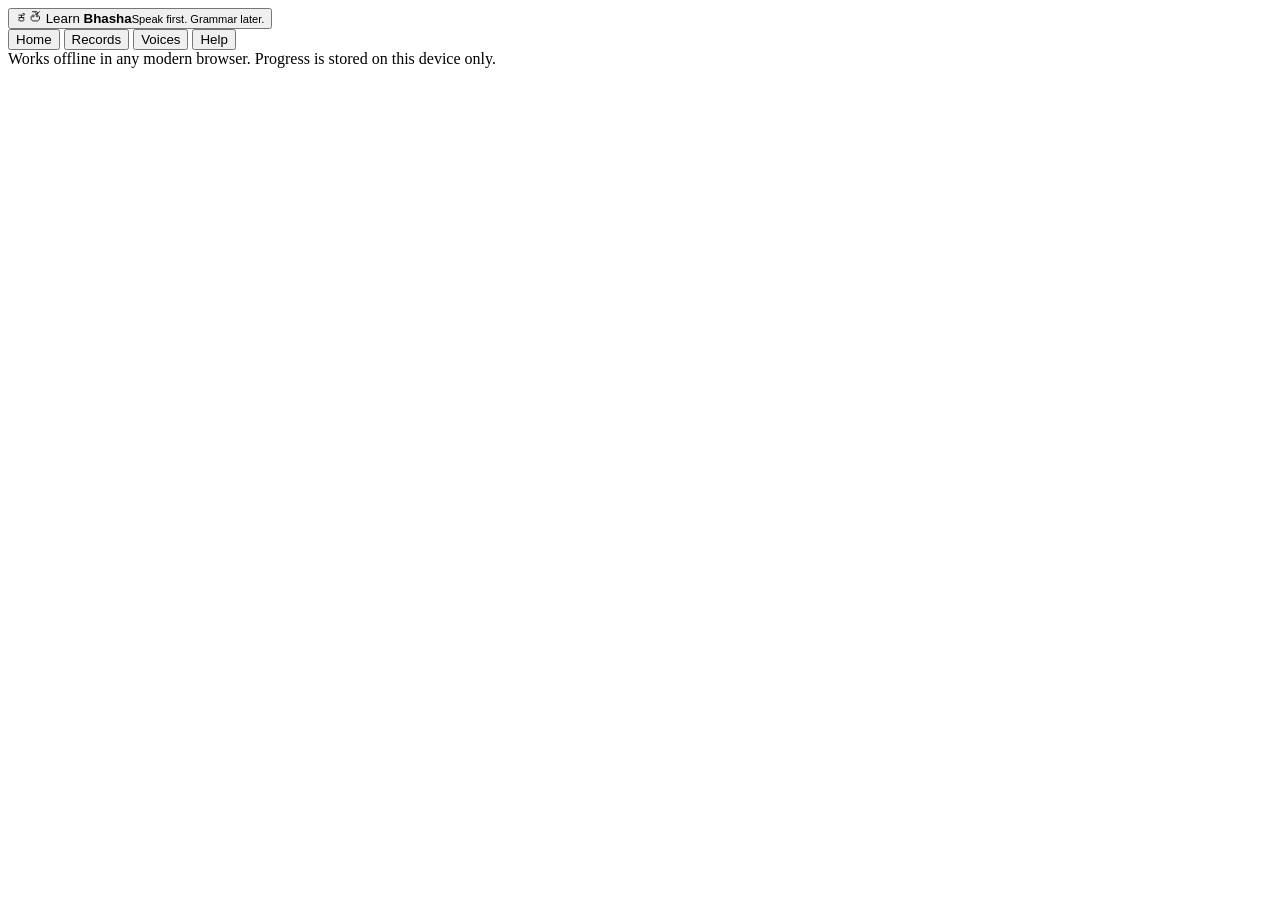
==== index.html @ 15c6e4f6 "Add files via upload" ====
<!DOCTYPE html>
<html lang="en">
<head>
  <meta charset="utf-8" />
  <meta name="viewport" content="width=device-width, initial-scale=1, viewport-fit=cover" />
  <meta name="theme-color" content="#0f172a" />
  <title>Learn Bhasha - Speak Kannada &amp; Telugu</title>
  <link rel="stylesheet" href="assets/css/app.css" />
  <link rel="icon" href="data:image/svg+xml,<svg xmlns='http://www.w3.org/2000/svg' viewBox='0 0 100 100'><text y='.9em' font-size='90'>🗣️</text></svg>" />
</head>
<body>
  <header class="topbar">
    <button class="brand" id="brandBtn" type="button">
      <span class="brand-mark">ಕ<span>తె</span></span>
      <span class="brand-text">Learn <strong>Bhasha</strong><small>Speak first. Grammar later.</small></span>
    </button>
    <nav class="topnav">
      <button type="button" data-nav="home">Home</button>
      <button type="button" data-nav="records">Records</button>
      <button type="button" data-nav="voices">Voices</button>
      <button type="button" data-nav="help">Help</button>
    </nav>
  </header>

  <main id="app" class="app"></main>

  <footer class="footer">
    <span>Works offline in any modern browser. Progress is stored on this device only.</span>
  </footer>

  <script src="assets/js/curriculum.js"></script>
  <script src="assets/js/lang-kannada.js"></script>
  <script src="assets/js/lang-telugu.js"></script>
  <script src="assets/js/translit.js"></script>
  <script src="assets/js/speech.js"></script>
  <script src="assets/js/scoring.js"></script>
  <script src="assets/js/userdb.js"></script>
  <script src="assets/js/storage.js"></script>
  <script src="assets/js/app.js"></script>
</body>
</html>
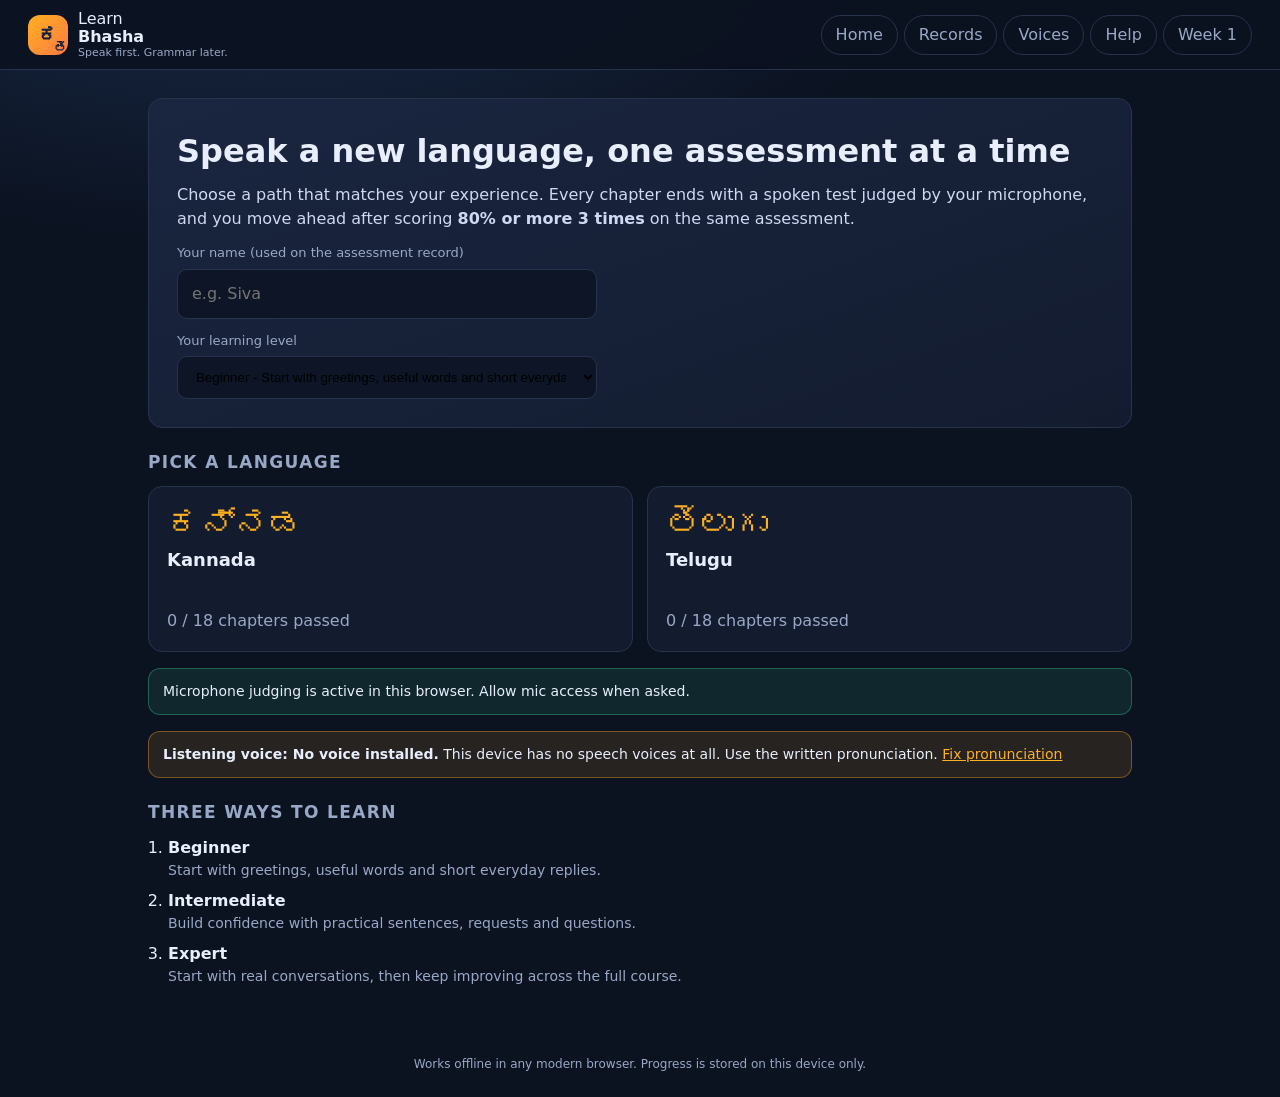
==== commit ec3d043c: "week1 plan" ====
--- a/index.html
+++ b/index.html
@@ -19,6 +19,9 @@
       <button type="button" data-nav="records">Records</button>
       <button type="button" data-nav="voices">Voices</button>
       <button type="button" data-nav="help">Help</button>
+   <button type="button" onclick="window.location.href='week1.html'">
+  Week 1
+</button>
     </nav>
   </header>
 
--- a/assets/css/app.css
+++ b/assets/css/app.css
@@ -0,0 +1,243 @@
+:root {
+  --bg: #0b1220;
+  --panel: #131c2f;
+  --panel-2: #1a2540;
+  --line: #27324d;
+  --text: #e8eefc;
+  --muted: #9aa8c7;
+  --brand: #ffb020;
+  --good: #35c48b;
+  --warn: #f5a524;
+  --bad: #ef5a5a;
+  --radius: 14px;
+}
+
+* { box-sizing: border-box; }
+
+html, body {
+  margin: 0;
+  background: radial-gradient(1200px 600px at 20% -10%, #1b2e4d 0%, transparent 60%), var(--bg);
+  color: var(--text);
+  font-family: "Segoe UI", Roboto, "Noto Sans Kannada", "Noto Sans Telugu", system-ui, sans-serif;
+  font-size: 16px;
+  line-height: 1.5;
+  -webkit-text-size-adjust: 100%;
+}
+
+button, input { font: inherit; color: inherit; }
+
+/* ---------------------------------------------------------- top bar */
+.topbar {
+  position: sticky; top: 0; z-index: 20;
+  display: flex; align-items: center; justify-content: space-between; gap: 12px;
+  padding: 10px clamp(12px, 3vw, 28px);
+  background: rgba(11, 18, 32, .92);
+  backdrop-filter: blur(8px);
+  border-bottom: 1px solid var(--line);
+}
+.brand { display: flex; align-items: center; gap: 10px; background: none; border: 0; cursor: pointer; padding: 0; }
+.brand-mark {
+  display: grid; place-items: center; position: relative;
+  width: 40px; height: 40px; border-radius: 12px;
+  background: linear-gradient(135deg, var(--brand), #ff7a45);
+  color: #14203a; font-weight: 700; font-size: 20px;
+}
+.brand-mark span { position: absolute; right: 2px; bottom: -2px; font-size: 12px; }
+.brand-text { display: flex; flex-direction: column; align-items: flex-start; line-height: 1.15; }
+.brand-text small { color: var(--muted); font-size: 11px; }
+.topnav { display: flex; gap: 6px; }
+.topnav button {
+  background: transparent; border: 1px solid var(--line); border-radius: 999px;
+  padding: 7px 14px; cursor: pointer; color: var(--muted);
+}
+.topnav button:hover { color: var(--text); border-color: var(--brand); }
+
+.app { max-width: 1040px; margin: 0 auto; padding: clamp(14px, 3vw, 28px) clamp(12px, 3vw, 28px) 60px; }
+
+.footer { text-align: center; color: var(--muted); font-size: 12px; padding: 0 16px 24px; }
+
+/* ------------------------------------------------------------ blocks */
+.hero {
+  background: linear-gradient(160deg, var(--panel-2), var(--panel));
+  border: 1px solid var(--line); border-radius: var(--radius);
+  padding: clamp(16px, 4vw, 28px); margin-bottom: 20px;
+}
+.hero h1 { margin: 0 0 8px; font-size: clamp(22px, 4.5vw, 32px); }
+.hero h1 small { font-size: .5em; color: var(--muted); }
+.hero.compact h1 { margin-bottom: 4px; }
+.hero p { margin: 0 0 10px; color: #cfd9f2; }
+
+.section-title { margin: 22px 0 10px; font-size: 17px; color: var(--muted); text-transform: uppercase; letter-spacing: .08em; }
+
+.card {
+  background: var(--panel); border: 1px solid var(--line);
+  border-radius: var(--radius); padding: clamp(14px, 3vw, 22px); margin-bottom: 18px;
+}
+.card h3 { margin: 0 0 12px; }
+
+.muted { color: var(--muted); }
+.small { font-size: 13px; }
+
+.banner { border-radius: 12px; padding: 12px 14px; margin: 16px 0; font-size: 14px; border: 1px solid var(--line); }
+.banner.ok { background: rgba(53,196,139,.12); border-color: rgba(53,196,139,.4); }
+.banner.warn { background: rgba(245,165,36,.12); border-color: rgba(245,165,36,.4); }
+
+.crumbs { display: flex; flex-wrap: wrap; align-items: center; gap: 8px; margin-bottom: 14px; color: var(--muted); font-size: 14px; }
+.crumbs button { background: none; border: 0; color: var(--brand); cursor: pointer; padding: 0; text-decoration: underline; }
+
+.field { display: flex; flex-direction: column; gap: 6px; margin-top: 12px; max-width: 420px; }
+.field label { font-size: 13px; color: var(--muted); }
+.field input, .field select {
+  background: #0d1526; border: 1px solid var(--line); border-radius: 10px; padding: 12px 14px; outline: none;
+}
+.field input:focus, .field select:focus { border-color: var(--brand); }
+.field select { max-width: 100%; }
+
+.linkish {
+  background: none; border: 0; padding: 0; color: var(--brand); cursor: pointer;
+  text-decoration: underline; font-size: inherit;
+}
+
+.bar { display: block; height: 8px; border-radius: 999px; background: #0d1526; overflow: hidden; margin: 10px 0; }
+.bar i { display: block; height: 100%; background: linear-gradient(90deg, var(--brand), var(--good)); }
+.bar.big { height: 12px; }
+
+.row-actions { display: flex; flex-wrap: wrap; gap: 10px; margin-top: 14px; }
+.row-actions.center { justify-content: center; }
+
+.btn {
+  border: 1px solid var(--line); background: var(--panel-2); color: var(--text);
+  border-radius: 10px; padding: 11px 18px; cursor: pointer; min-height: 44px;
+}
+.btn:hover { border-color: var(--brand); }
+.btn.primary { background: linear-gradient(135deg, var(--brand), #ff8a3d); color: #17233d; border: 0; font-weight: 600; }
+.btn.ghost { background: transparent; }
+.btn.danger { color: var(--bad); border-color: rgba(239,90,90,.4); }
+.btn.big { padding: 16px 28px; font-size: 17px; }
+
+/* -------------------------------------------------------- languages */
+.lang-grid { display: grid; gap: 14px; grid-template-columns: repeat(auto-fit, minmax(230px, 1fr)); }
+.lang-card {
+  display: flex; flex-direction: column; gap: 4px; text-align: left; cursor: pointer;
+  background: var(--panel); border: 1px solid var(--line); border-radius: var(--radius); padding: 18px;
+  transition: border-color .15s ease;
+}
+.lang-card:hover { border-color: var(--brand); }
+.lang-native { font-size: 34px; line-height: 1.1; color: var(--brand); }
+.lang-name { font-size: 18px; font-weight: 600; }
+
+.path-list { margin: 0; padding-left: 20px; }
+.path-list li { margin-bottom: 8px; }
+.path-list span { display: block; color: var(--muted); font-size: 14px; }
+
+/* ---------------------------------------------------------- levels */
+.level { margin-bottom: 22px; }
+.level h3 { margin: 0 0 2px; }
+.chapter-grid { display: grid; gap: 12px; grid-template-columns: repeat(auto-fit, minmax(240px, 1fr)); margin-top: 12px; }
+.chapter {
+  display: flex; flex-direction: column; gap: 6px; text-align: left; cursor: pointer;
+  background: var(--panel); border: 1px solid var(--line); border-radius: 12px; padding: 14px;
+}
+.chapter:hover:not([disabled]) { border-color: var(--brand); }
+.chapter[disabled] { opacity: .45; cursor: not-allowed; }
+.chapter.passed { border-color: rgba(53,196,139,.5); }
+.ch-title { font-weight: 600; }
+.ch-focus { font-size: 13px; color: var(--muted); }
+.ch-state { font-size: 12px; letter-spacing: .06em; text-transform: uppercase; color: var(--brand); }
+.chapter.passed .ch-state { color: var(--good); }
+
+/* ------------------------------------------------------ chapter items */
+.item-list { list-style: none; margin: 0; padding: 0; display: grid; gap: 12px; }
+.item {
+  display: grid; gap: 10px; grid-template-columns: 1fr auto;
+  background: var(--panel); border: 1px solid var(--line); border-radius: 12px; padding: 14px;
+}
+.item-main { display: flex; flex-direction: column; gap: 2px; min-width: 0; }
+.native { font-size: 24px; color: var(--brand); word-break: break-word; }
+.native.blurred { filter: blur(7px); user-select: none; }
+.roman { font-size: 15px; color: #cfd9f2; }
+.english { font-size: 14px; color: var(--muted); }
+.item-actions { display: flex; flex-wrap: wrap; gap: 6px; align-items: flex-start; }
+.icon {
+  background: var(--panel-2); border: 1px solid var(--line); color: var(--text);
+  border-radius: 999px; padding: 8px 14px; cursor: pointer; font-size: 13px; min-height: 40px;
+}
+.icon.primary { background: rgba(255,176,32,.16); border-color: rgba(255,176,32,.5); color: var(--brand); }
+.try-result { grid-column: 1 / -1; font-size: 14px; }
+.good-text { color: var(--good); }
+.warn-text { color: var(--warn); }
+
+/* ------------------------------------------------------- assessment */
+.test { background: var(--panel); border: 1px solid var(--line); border-radius: var(--radius); padding: clamp(16px, 4vw, 26px); }
+.test-head { display: flex; flex-wrap: wrap; gap: 8px; }
+.pill { background: var(--panel-2); border: 1px solid var(--line); border-radius: 999px; padding: 5px 12px; font-size: 12px; color: var(--muted); }
+.prompt { display: flex; flex-direction: column; align-items: center; gap: 8px; text-align: center; padding: 22px 0; }
+.prompt .label { font-size: 12px; letter-spacing: .1em; text-transform: uppercase; color: var(--muted); }
+.english.big { font-size: clamp(20px, 5vw, 28px); color: var(--text); }
+.roman.big { font-size: clamp(18px, 4.5vw, 24px); color: var(--brand); }
+.test-input { display: flex; flex-direction: column; align-items: center; gap: 8px; }
+.test-input .field { align-items: stretch; width: 100%; max-width: 420px; }
+.mic {
+  display: inline-flex; align-items: center; gap: 12px; cursor: pointer;
+  background: linear-gradient(135deg, var(--brand), #ff7a45); color: #17233d;
+  border: 0; border-radius: 999px; padding: 18px 34px; font-size: 18px; font-weight: 700;
+}
+.mic[disabled] { opacity: .8; cursor: progress; }
+.mic-dot { width: 12px; height: 12px; border-radius: 50%; background: #17233d; }
+.mic.listening .mic-dot { background: #b8003b; animation: pulse 1s infinite; }
+@keyframes pulse { 0%,100% { transform: scale(1); opacity: 1; } 50% { transform: scale(1.5); opacity: .5; } }
+.feedback { min-height: 56px; margin-top: 16px; text-align: center; font-size: 15px; }
+.feedback.good { color: var(--good); }
+.feedback.warn { color: var(--warn); }
+.feedback.bad { color: var(--bad); }
+
+/* ----------------------------------------------------------- result */
+.result {
+  display: flex; flex-direction: column; align-items: center; gap: 6px; text-align: center;
+  border-radius: var(--radius); padding: 26px; margin-bottom: 18px; border: 1px solid var(--line);
+}
+.result.pass { background: rgba(53,196,139,.12); border-color: rgba(53,196,139,.45); }
+.result.fail { background: rgba(239,90,90,.1); border-color: rgba(239,90,90,.4); }
+.verdict { letter-spacing: .12em; font-size: 13px; text-transform: uppercase; color: var(--muted); }
+.score { font-size: clamp(48px, 12vw, 76px); font-weight: 700; line-height: 1; }
+.score small { font-size: .3em; color: var(--muted); }
+.note { max-width: 520px; }
+
+.repeat-grid { display: grid; gap: 10px; grid-template-columns: repeat(auto-fit, minmax(170px, 1fr)); }
+.repeat {
+  display: flex; flex-direction: column; gap: 2px; text-align: left; cursor: pointer;
+  background: var(--panel-2); border: 1px solid var(--line); border-radius: 12px; padding: 12px;
+}
+.repeat:hover { border-color: var(--brand); }
+.repeat b { font-size: 20px; color: var(--brand); }
+.repeat span { font-size: 13px; }
+.repeat small { color: var(--muted); }
+
+/* ------------------------------------------------------------ table */
+.table-wrap { overflow-x: auto; -webkit-overflow-scrolling: touch; }
+table { width: 100%; border-collapse: collapse; font-size: 14px; min-width: 520px; }
+th, td { text-align: left; padding: 10px; border-bottom: 1px solid var(--line); vertical-align: top; }
+th { color: var(--muted); font-weight: 600; font-size: 12px; text-transform: uppercase; letter-spacing: .06em; }
+tr.ok td:first-child { box-shadow: inset 3px 0 0 var(--good); }
+tr.mid td:first-child { box-shadow: inset 3px 0 0 var(--warn); }
+tr.bad td:first-child { box-shadow: inset 3px 0 0 var(--bad); }
+
+.help { padding-left: 20px; }
+.help li { margin-bottom: 8px; }
+
+.diag { margin: 14px 0; border: 1px solid var(--line); border-radius: 12px; padding: 10px 14px; }
+.diag summary { cursor: pointer; color: var(--brand); }
+.diag-list { list-style: none; margin: 10px 0 0; padding: 0; font-size: 13px; }
+.diag-list li { padding: 4px 0; border-bottom: 1px solid var(--line); word-break: break-word; }
+
+code { background: #0d1526; border: 1px solid var(--line); border-radius: 6px; padding: 1px 6px; font-size: 13px; }
+
+@media (max-width: 560px) {
+  .item { grid-template-columns: 1fr; }
+  .topnav button { padding: 7px 10px; font-size: 14px; }
+  .brand-text small { display: none; }
+}
+
+@media (prefers-reduced-motion: reduce) {
+  * { animation: none !important; transition: none !important; }
+}
